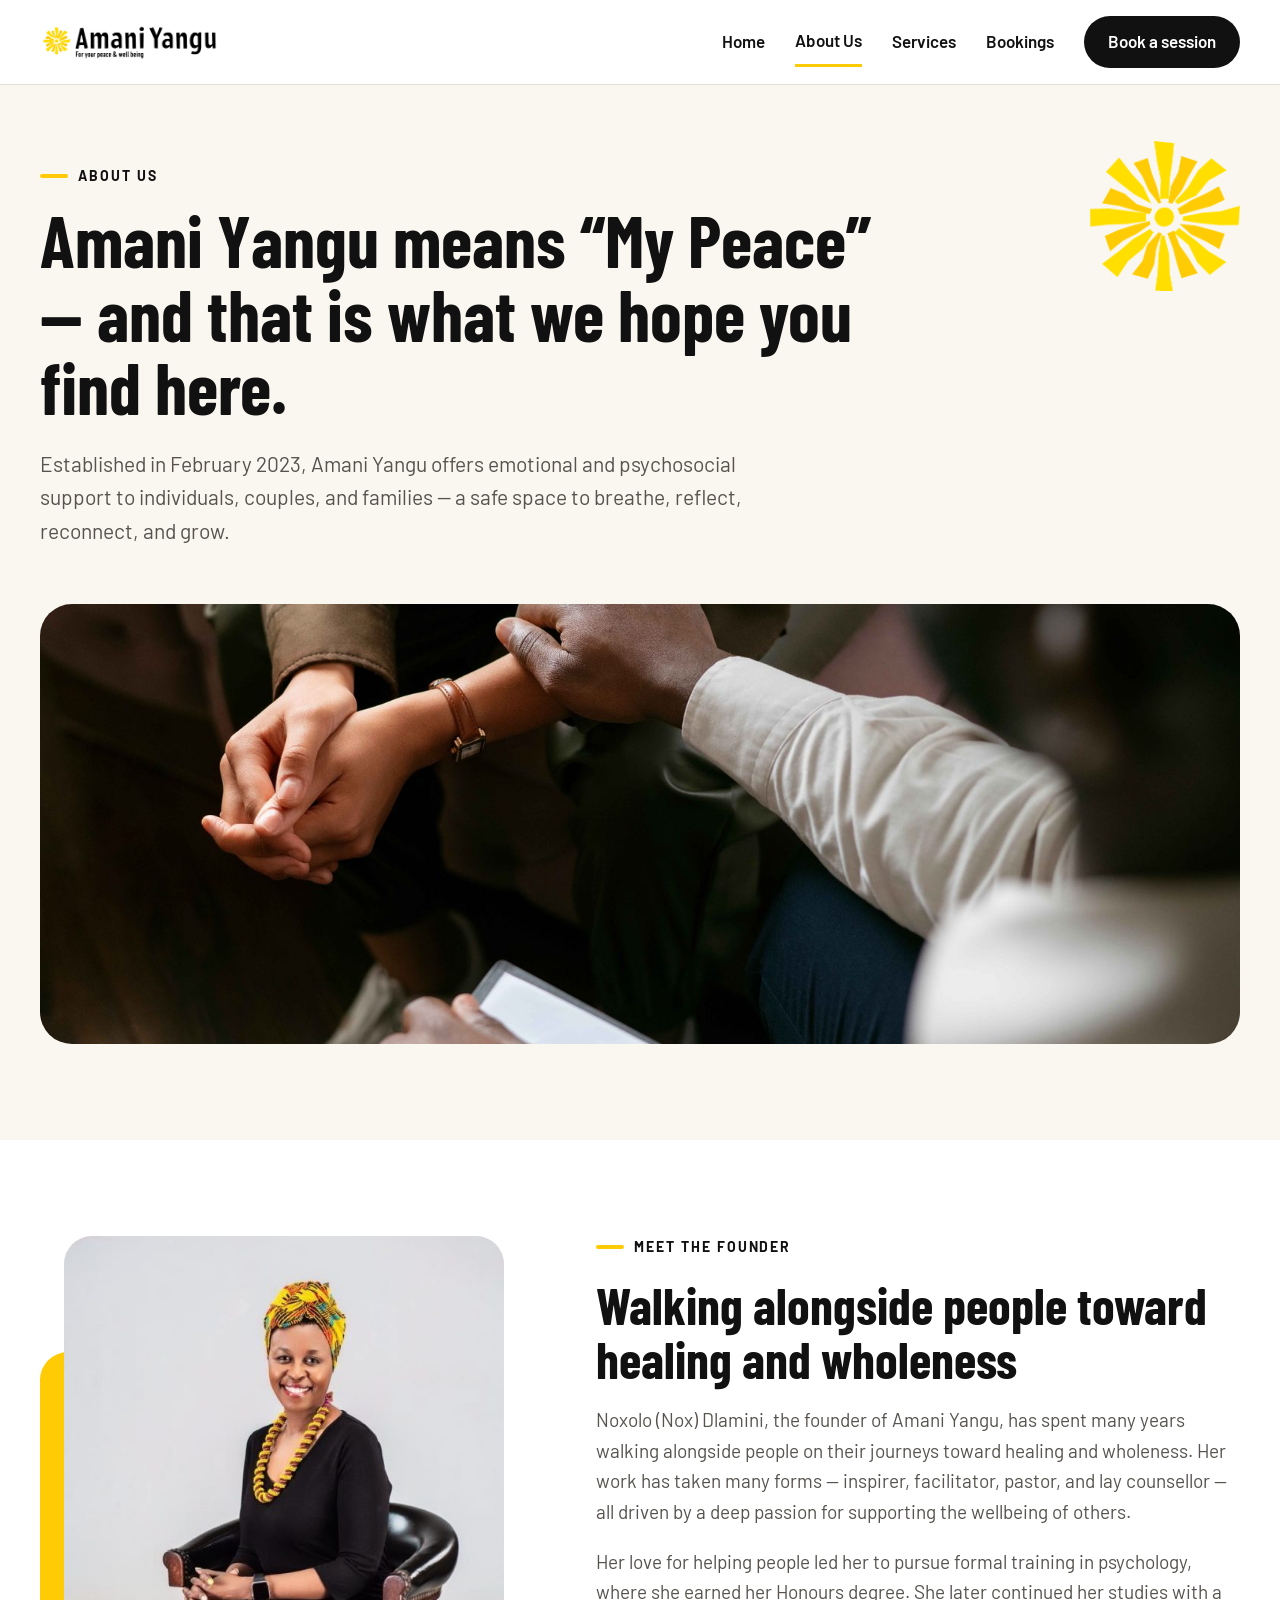
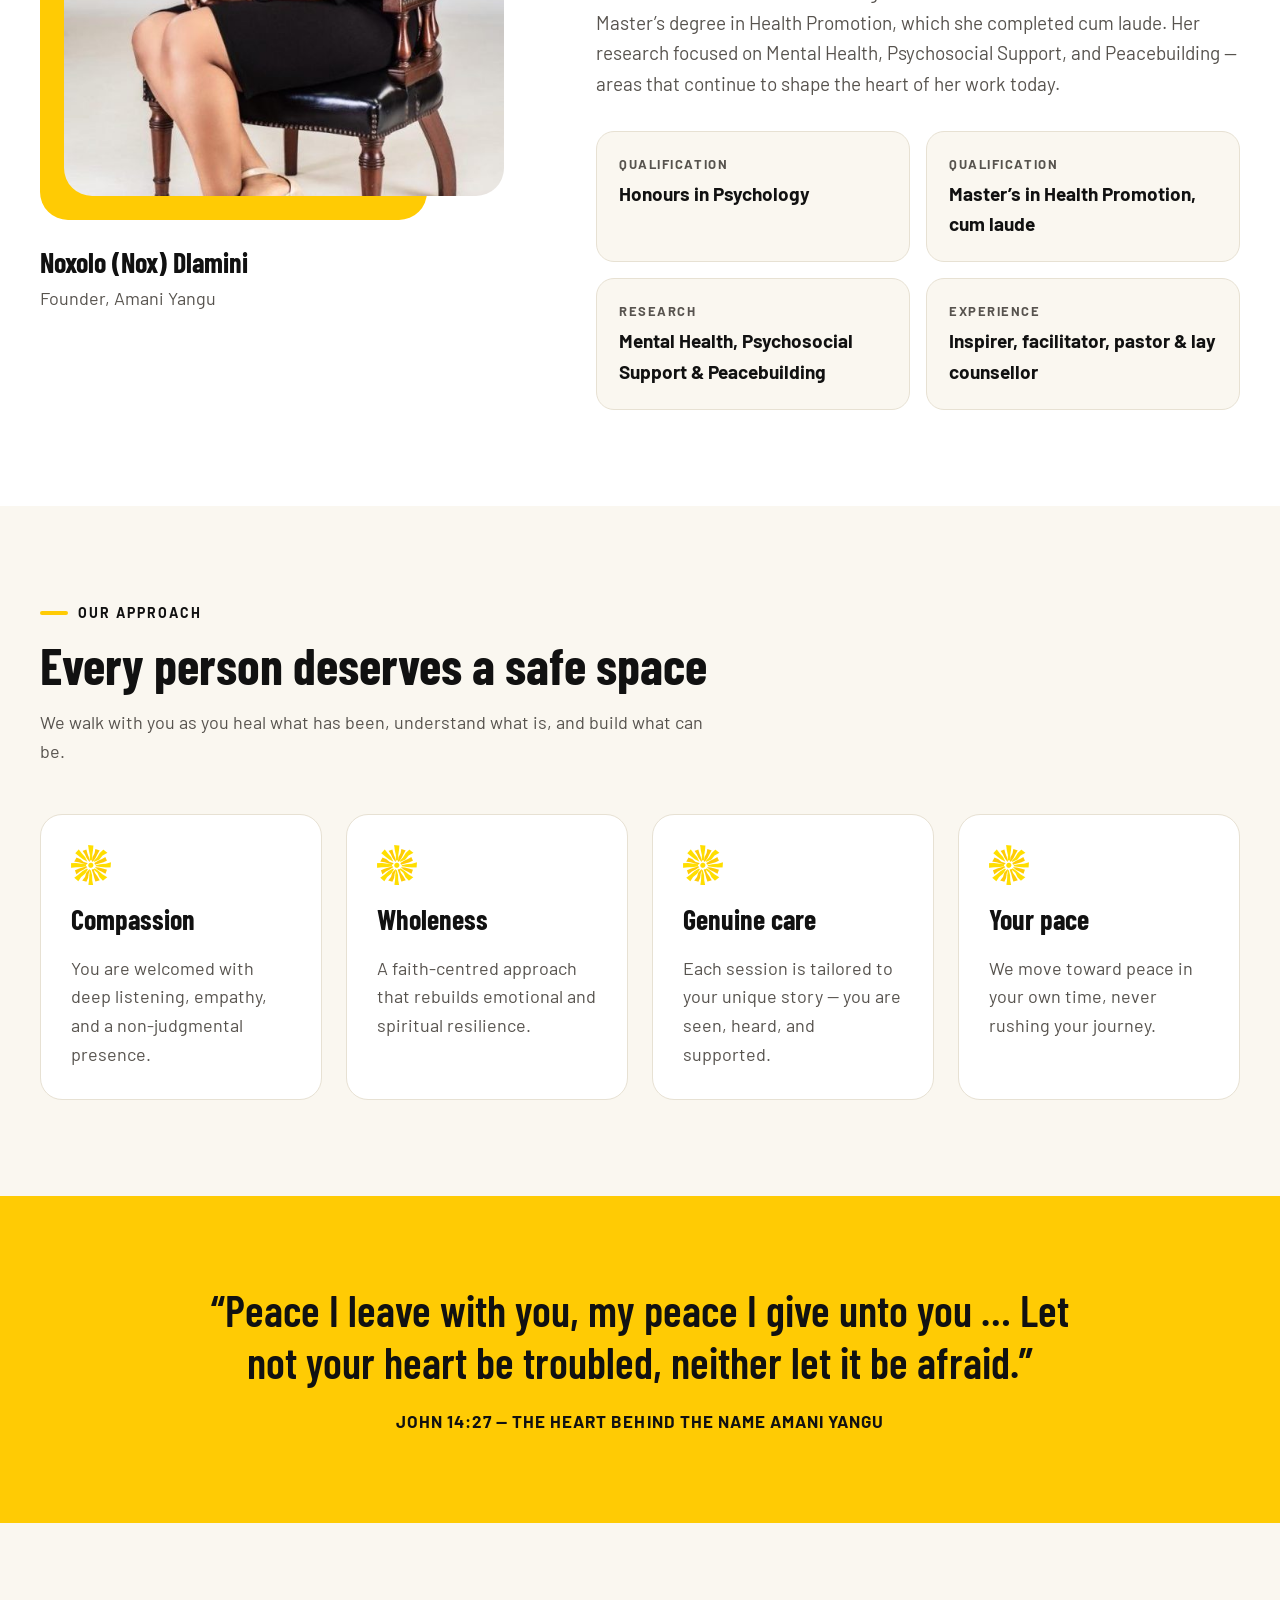
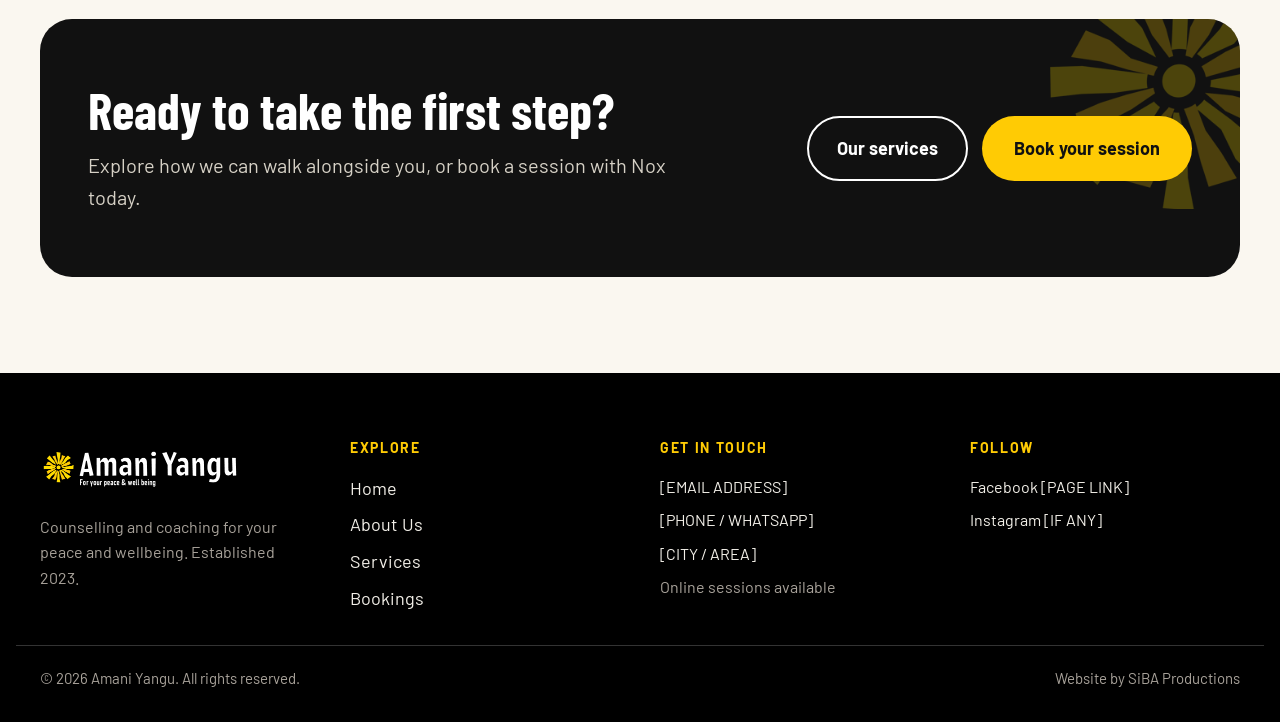
==== about.html @ 063cb31d "Add Amani Yangu website refresh: Home, About, Services, Bookings Co-Authored-By: Claude Opus 5.5 <no" ====
<!doctype html>
<html lang="en">
<head>
<meta charset="utf-8">
<meta name="viewport" content="width=device-width, initial-scale=1">
<title>About Us | Amani Yangu</title>
<meta name="description" content="Amani Yangu means “My Peace”. Meet founder Noxolo (Nox) Dlamini — Honours in Psychology and a Master’s in Health Promotion (cum laude).">
<meta property="og:title" content="About Us | Amani Yangu">
<meta property="og:description" content="Amani Yangu means “My Peace”. Meet founder Noxolo (Nox) Dlamini — Honours in Psychology and a Master’s in Health Promotion (cum laude).">
<meta property="og:image" content="images/logo-black.png">
<link rel="icon" type="image/png" href="images/icon-sun.png">
<link rel="preconnect" href="https://fonts.googleapis.com">
<link rel="preconnect" href="https://fonts.gstatic.com" crossorigin>
<link rel="stylesheet" href="https://fonts.googleapis.com/css2?family=Barlow+Condensed:wght@500;600;700&amp;family=Barlow:wght@400;500;600;700&amp;display=swap">
<style>
body{margin:0;background:#FAF7F0}
a{color:#111111}a:hover{color:#000000}
</style>
<style>[hidden]{display:none!important} img{max-width:100%} html{scroll-behavior:smooth}</style>
</head>
<body>
<div style="font-family: Barlow, system-ui, sans-serif; color: #111111; background: #FAF7F0; font-size: 18px; line-height: 1.6">

<header style="background: #FFFFFF; border-bottom: 1px solid #E7E1D3">
<div style="max-width: 1200px; margin: 0 auto; padding: 14px 24px; display: flex; flex-wrap: wrap; align-items: center; justify-content: space-between; gap: 16px">
<a href="index.html" style="display: flex; align-items: center; text-decoration: none"><img src="images/logo-black.png" alt="Amani Yangu — For your peace &amp; well being" style="height: 56px; width: auto; display: block"></a>
<nav aria-label="Main" style="display: flex; flex-wrap: wrap; align-items: center; gap: 6px 30px; font-weight: 600; font-size: 17px">
<a href="index.html" style="color: #111111; text-decoration: none; padding: 10px 0">Home</a>
<a href="about.html" style="color: #111111; text-decoration: none; padding: 10px 0; border-bottom: 3px solid #FFCB04">About Us</a>
<a href="services.html" style="color: #111111; text-decoration: none; padding: 10px 0">Services</a>
<a href="bookings.html" style="color: #111111; text-decoration: none; padding: 10px 0">Bookings</a>
<a href="bookings.html" style="background: #111111; color: #FFFFFF; text-decoration: none; padding: 12px 24px; border-radius: 999px; font-weight: 600">Book a session</a>
</nav>
</div>
</header>

<section style="max-width: 1200px; margin: 0 auto; padding: 80px 24px 56px; position: relative">
<img src="images/icon-sun.png" alt="" aria-hidden="true" style="position: absolute; right: 24px; top: 56px; width: 150px; height: 150px; object-fit: contain">
<p style="margin: 0 0 16px; display: flex; align-items: center; gap: 10px; font-size: 14px; font-weight: 700; letter-spacing: 0.14em; text-transform: uppercase"><span style="width: 28px; height: 4px; background: #FFCB04; border-radius: 2px"></span>About us</p>
<h1 style="margin: 0; max-width: 860px; font-family: 'Barlow Condensed', sans-serif; font-weight: 700; font-size: clamp(2.8rem, 5.6vw, 4.6rem); line-height: 1.02">Amani Yangu means “My Peace” — and that is what we hope you find here.</h1>
<p style="margin: 24px 0 0; max-width: 720px; font-size: 21px; color: #57534E">Established in February 2023, Amani Yangu offers emotional and psychosocial support to individuals, couples, and families — a safe space to breathe, reflect, reconnect, and grow.</p>
</section>

<section style="max-width: 1200px; margin: 0 auto; padding: 0 24px 96px">
<img src="images/counselling.jpg" alt="A counselling session: hands resting together during a conversation" style="display: block; width: 100%; height: 440px; object-fit: cover; border-radius: 32px">
</section>

<section style="background: #FFFFFF">
<div style="max-width: 1200px; margin: 0 auto; padding: 96px 24px; display: flex; flex-wrap: wrap; gap: 72px; align-items: flex-start">
<div style="flex: 1 1 360px; min-width: 0; display: flex; flex-direction: column; gap: 20px">
<div style="position: relative; padding: 0 0 24px 24px">
<div aria-hidden="true" style="position: absolute; left: 0; bottom: 0; width: 80%; height: 80%; background: #FFCB04; border-radius: 28px"></div>
<img src="images/nox.jpg" alt="Noxolo (Nox) Dlamini, founder of Amani Yangu" style="position: relative; display: block; width: 100%; max-width: 440px; height: 560px; object-fit: cover; object-position: center top; border-radius: 28px">
</div>
<div>
<p style="margin: 0; font-family: 'Barlow Condensed', sans-serif; font-size: 28px; font-weight: 700">Noxolo (Nox) Dlamini</p>
<p style="margin: 0; color: #57534E">Founder, Amani Yangu</p>
</div>
</div>
<div style="flex: 1 1 520px; min-width: 0; display: flex; flex-direction: column; gap: 20px">
<p style="margin: 0; display: flex; align-items: center; gap: 10px; font-size: 14px; font-weight: 700; letter-spacing: 0.14em; text-transform: uppercase"><span style="width: 28px; height: 4px; background: #FFCB04; border-radius: 2px"></span>Meet the founder</p>
<h2 style="margin: 0; font-family: 'Barlow Condensed', sans-serif; font-weight: 700; font-size: clamp(2.3rem, 4vw, 3.2rem); line-height: 1.05">Walking alongside people toward healing and wholeness</h2>
<p style="margin: 0; color: #57534E; font-size: 19px">Noxolo (Nox) Dlamini, the founder of Amani Yangu, has spent many years walking alongside people on their journeys toward healing and wholeness. Her work has taken many forms — inspirer, facilitator, pastor, and lay counsellor — all driven by a deep passion for supporting the wellbeing of others.</p>
<p style="margin: 0; color: #57534E; font-size: 19px">Her love for helping people led her to pursue formal training in psychology, where she earned her Honours degree. She later continued her studies with a Master’s degree in Health Promotion, which she completed cum laude. Her research focused on Mental Health, Psychosocial Support, and Peacebuilding — areas that continue to shape the heart of her work today.</p>
<div style="display: grid; grid-template-columns: repeat(auto-fit, minmax(220px, 1fr)); gap: 16px; margin-top: 12px">
<div style="background: #FAF7F0; border: 1px solid #E7E1D3; border-radius: 18px; padding: 22px">
<p style="margin: 0 0 4px; font-size: 13px; font-weight: 700; letter-spacing: 0.12em; text-transform: uppercase; color: #57534E">Qualification</p>
<p style="margin: 0; font-weight: 700; font-size: 19px">Honours in Psychology</p>
</div>
<div style="background: #FAF7F0; border: 1px solid #E7E1D3; border-radius: 18px; padding: 22px">
<p style="margin: 0 0 4px; font-size: 13px; font-weight: 700; letter-spacing: 0.12em; text-transform: uppercase; color: #57534E">Qualification</p>
<p style="margin: 0; font-weight: 700; font-size: 19px">Master’s in Health Promotion, cum laude</p>
</div>
<div style="background: #FAF7F0; border: 1px solid #E7E1D3; border-radius: 18px; padding: 22px">
<p style="margin: 0 0 4px; font-size: 13px; font-weight: 700; letter-spacing: 0.12em; text-transform: uppercase; color: #57534E">Research</p>
<p style="margin: 0; font-weight: 700; font-size: 19px">Mental Health, Psychosocial Support &amp; Peacebuilding</p>
</div>
<div style="background: #FAF7F0; border: 1px solid #E7E1D3; border-radius: 18px; padding: 22px">
<p style="margin: 0 0 4px; font-size: 13px; font-weight: 700; letter-spacing: 0.12em; text-transform: uppercase; color: #57534E">Experience</p>
<p style="margin: 0; font-weight: 700; font-size: 19px">Inspirer, facilitator, pastor &amp; lay counsellor</p>
</div>
</div>
</div>
</div>
</section>

<section style="max-width: 1200px; margin: 0 auto; padding: 96px 24px">
<div style="max-width: 680px; margin-bottom: 48px">
<p style="margin: 0 0 14px; display: flex; align-items: center; gap: 10px; font-size: 14px; font-weight: 700; letter-spacing: 0.14em; text-transform: uppercase"><span style="width: 28px; height: 4px; background: #FFCB04; border-radius: 2px"></span>Our approach</p>
<h2 style="margin: 0 0 16px; font-family: 'Barlow Condensed', sans-serif; font-weight: 700; font-size: clamp(2.3rem, 4vw, 3.2rem); line-height: 1.05">Every person deserves a safe space</h2>
<p style="margin: 0; color: #57534E">We walk with you as you heal what has been, understand what is, and build what can be.</p>
</div>
<div style="display: grid; grid-template-columns: repeat(auto-fit, minmax(250px, 1fr)); gap: 24px">
<div style="background: #FFFFFF; border: 1px solid #E7E1D3; border-radius: 22px; padding: 30px; display: flex; flex-direction: column; gap: 12px">
<img src="images/icon-sun.png" alt="" aria-hidden="true" style="width: 40px; height: 40px; object-fit: contain">
<h3 style="margin: 0; font-family: 'Barlow Condensed', sans-serif; font-size: 28px; font-weight: 700">Compassion</h3>
<p style="margin: 0; color: #57534E">You are welcomed with deep listening, empathy, and a non-judgmental presence.</p>
</div>
<div style="background: #FFFFFF; border: 1px solid #E7E1D3; border-radius: 22px; padding: 30px; display: flex; flex-direction: column; gap: 12px">
<img src="images/icon-sun.png" alt="" aria-hidden="true" style="width: 40px; height: 40px; object-fit: contain">
<h3 style="margin: 0; font-family: 'Barlow Condensed', sans-serif; font-size: 28px; font-weight: 700">Wholeness</h3>
<p style="margin: 0; color: #57534E">A faith-centred approach that rebuilds emotional and spiritual resilience.</p>
</div>
<div style="background: #FFFFFF; border: 1px solid #E7E1D3; border-radius: 22px; padding: 30px; display: flex; flex-direction: column; gap: 12px">
<img src="images/icon-sun.png" alt="" aria-hidden="true" style="width: 40px; height: 40px; object-fit: contain">
<h3 style="margin: 0; font-family: 'Barlow Condensed', sans-serif; font-size: 28px; font-weight: 700">Genuine care</h3>
<p style="margin: 0; color: #57534E">Each session is tailored to your unique story — you are seen, heard, and supported.</p>
</div>
<div style="background: #FFFFFF; border: 1px solid #E7E1D3; border-radius: 22px; padding: 30px; display: flex; flex-direction: column; gap: 12px">
<img src="images/icon-sun.png" alt="" aria-hidden="true" style="width: 40px; height: 40px; object-fit: contain">
<h3 style="margin: 0; font-family: 'Barlow Condensed', sans-serif; font-size: 28px; font-weight: 700">Your pace</h3>
<p style="margin: 0; color: #57534E">We move toward peace in your own time, never rushing your journey.</p>
</div>
</div>
</section>

<section style="background: #FFCB04">
<figure style="max-width: 900px; margin: 0 auto; padding: 88px 24px; text-align: center">
<blockquote style="margin: 0; font-family: 'Barlow Condensed', sans-serif; font-size: clamp(1.9rem, 3.4vw, 2.8rem); font-weight: 600; line-height: 1.2; color: #111111">“Peace I leave with you, my peace I give unto you … Let not your heart be troubled, neither let it be afraid.”</blockquote>
<figcaption style="margin-top: 20px; font-size: 17px; font-weight: 700; color: #111111; letter-spacing: 0.06em; text-transform: uppercase">John 14:27 — the heart behind the name Amani Yangu</figcaption>
</figure>
</section>

<section style="max-width: 1200px; margin: 0 auto; padding: 96px 24px">
<div style="background: #111111; border-radius: 32px; padding: 64px 48px; display: flex; flex-wrap: wrap; align-items: center; justify-content: space-between; gap: 32px; color: #FFFFFF; position: relative; overflow: hidden">
<img src="images/icon-sun.png" alt="" aria-hidden="true" style="position: absolute; right: -70px; top: -70px; width: 260px; height: 260px; object-fit: contain; opacity: 0.25">
<div style="max-width: 620px; position: relative">
<h2 style="margin: 0 0 12px; font-family: 'Barlow Condensed', sans-serif; font-weight: 700; font-size: clamp(2.3rem, 4vw, 3.2rem); line-height: 1.05">Ready to take the first step?</h2>
<p style="margin: 0; color: #D6D1C6; font-size: 20px">Explore how we can walk alongside you, or book a session with Nox today.</p>
</div>
<div style="display: flex; flex-wrap: wrap; gap: 14px; position: relative">
<a href="services.html" style="color: #FFFFFF; text-decoration: none; padding: 16px 28px; border-radius: 999px; font-weight: 700; border: 2px solid #FFFFFF">Our services</a>
<a href="bookings.html" style="background: #FFCB04; color: #111111; text-decoration: none; padding: 18px 32px; border-radius: 999px; font-weight: 700">Book your session</a>
</div>
</div>
</section>

<footer style="background: #000000; color: #F2EFE8">
<div style="max-width: 1200px; margin: 0 auto; padding: 64px 24px 32px; display: grid; grid-template-columns: repeat(auto-fit, minmax(220px, 1fr)); gap: 40px">
<div style="display: flex; flex-direction: column; gap: 14px">
<img src="images/logo-white.png" alt="Amani Yangu — For your peace &amp; well being" style="width: 200px; height: auto; display: block">
<p style="margin: 0; color: #A8A29A; font-size: 16px">Counselling and coaching for your peace and wellbeing. Established 2023.</p>
</div>
<div style="display: flex; flex-direction: column; gap: 8px">
<h3 style="margin: 0 0 6px; font-size: 14px; letter-spacing: 0.12em; text-transform: uppercase; color: #FFCB04">Explore</h3>
<a href="index.html" style="color: #F2EFE8; text-decoration: none">Home</a>
<a href="about.html" style="color: #F2EFE8; text-decoration: none">About Us</a>
<a href="services.html" style="color: #F2EFE8; text-decoration: none">Services</a>
<a href="bookings.html" style="color: #F2EFE8; text-decoration: none">Bookings</a>
</div>
<div style="display: flex; flex-direction: column; gap: 8px; font-size: 16px">
<h3 style="margin: 0 0 6px; font-size: 14px; letter-spacing: 0.12em; text-transform: uppercase; color: #FFCB04">Get in touch</h3>
<span>[EMAIL ADDRESS]</span>
<span>[PHONE / WHATSAPP]</span>
<span>[CITY / AREA]</span>
<span style="color: #A8A29A">Online sessions available</span>
</div>
<div style="display: flex; flex-direction: column; gap: 8px; font-size: 16px">
<h3 style="margin: 0 0 6px; font-size: 14px; letter-spacing: 0.12em; text-transform: uppercase; color: #FFCB04">Follow</h3>
<a href="#" style="color: #F2EFE8; text-decoration: none">Facebook [PAGE LINK]</a>
<a href="#" style="color: #F2EFE8; text-decoration: none">Instagram [IF ANY]</a>
</div>
</div>
<div style="max-width: 1200px; margin: 0 auto; padding: 20px 24px 32px; border-top: 1px solid #333333; display: flex; flex-wrap: wrap; justify-content: space-between; gap: 8px; font-size: 15px; color: #A8A29A">
<span>© 2026 Amani Yangu. All rights reserved.</span>
<span>Website by SiBA Productions</span>
</div>
</footer>

</div>
</body>
</html>
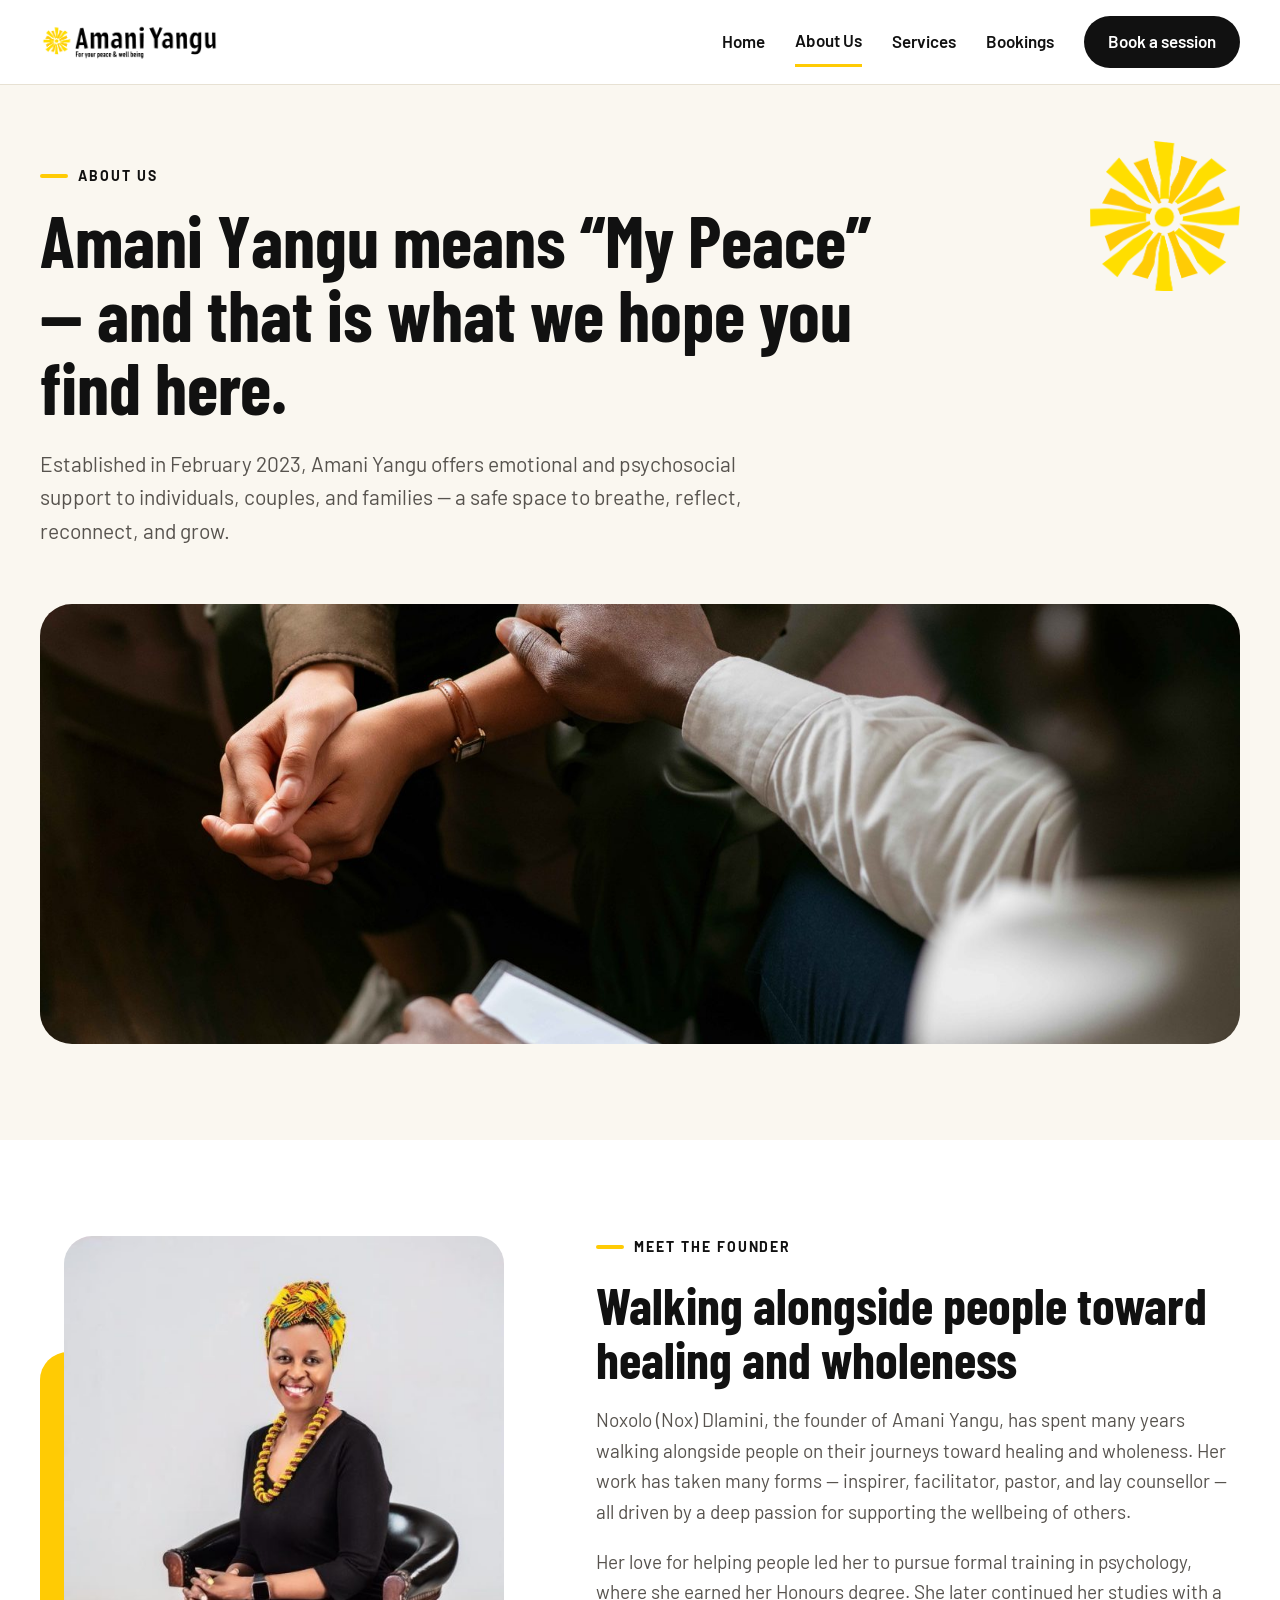
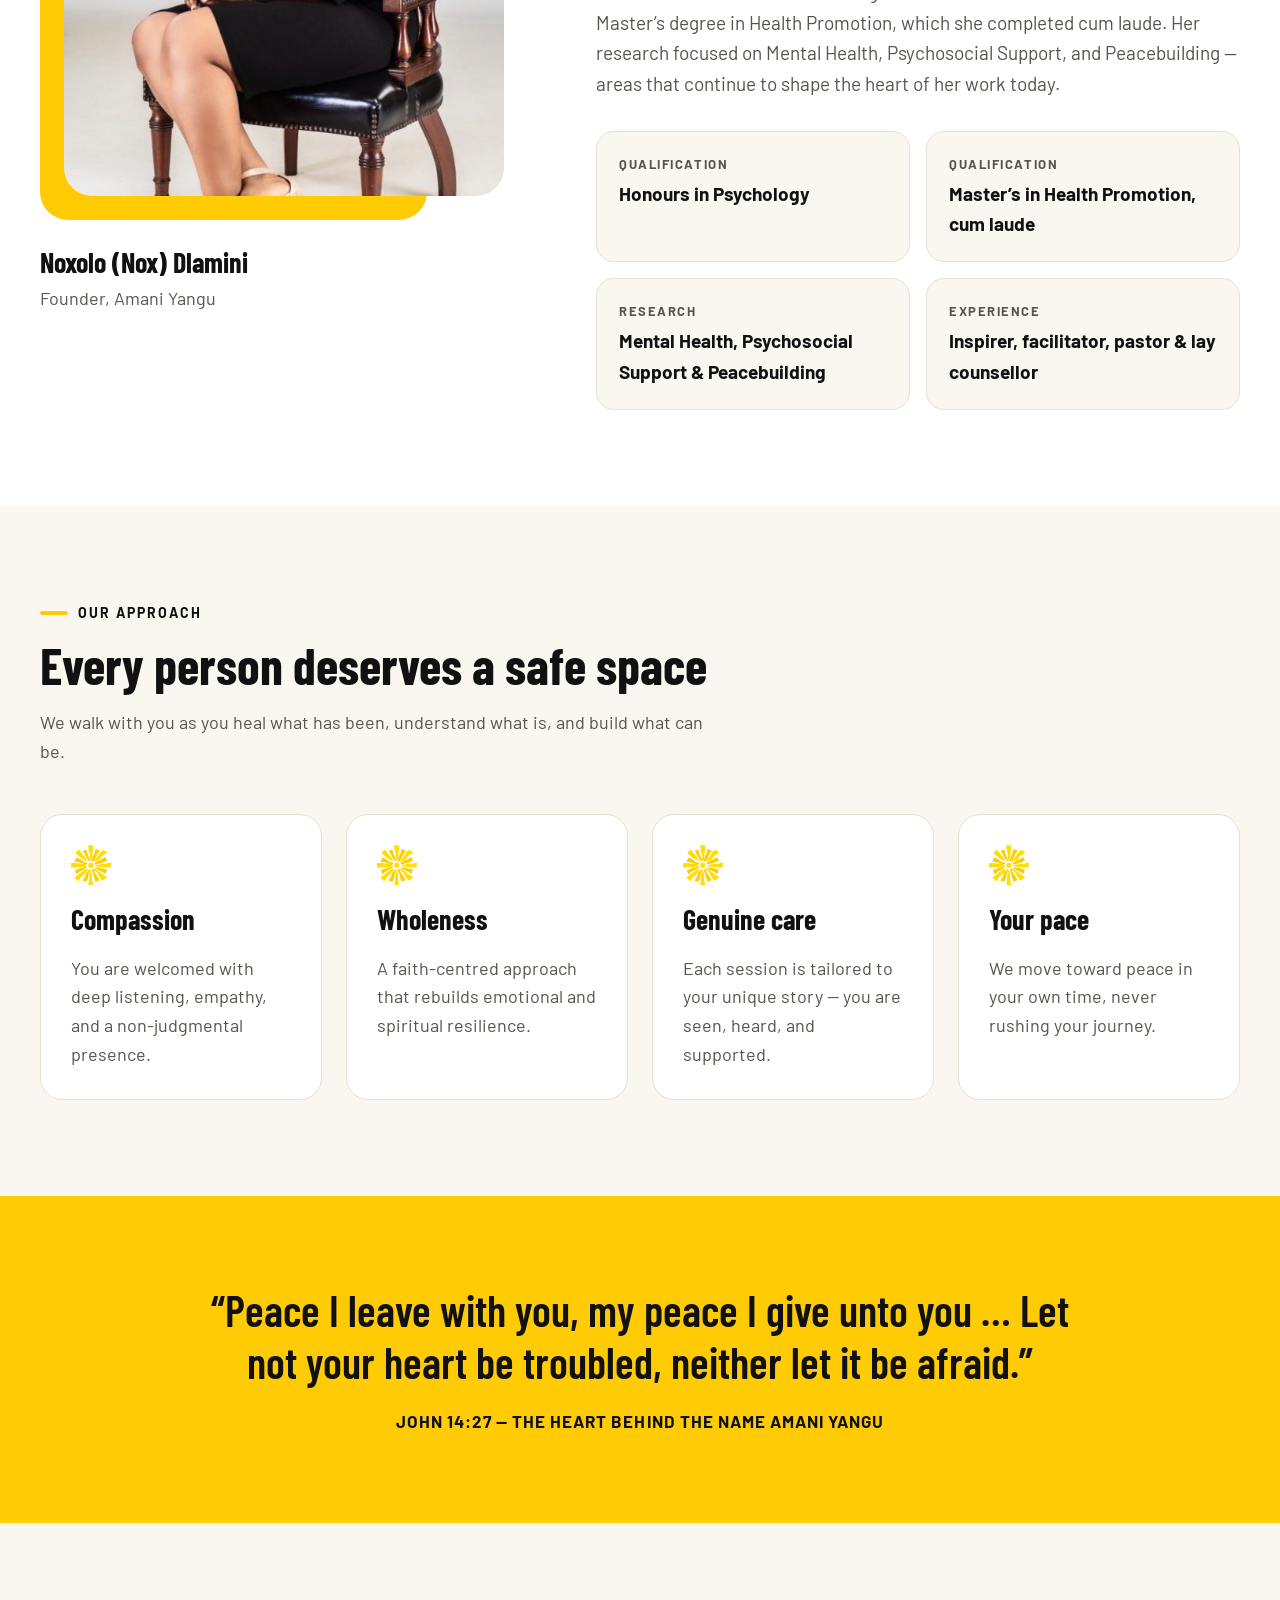
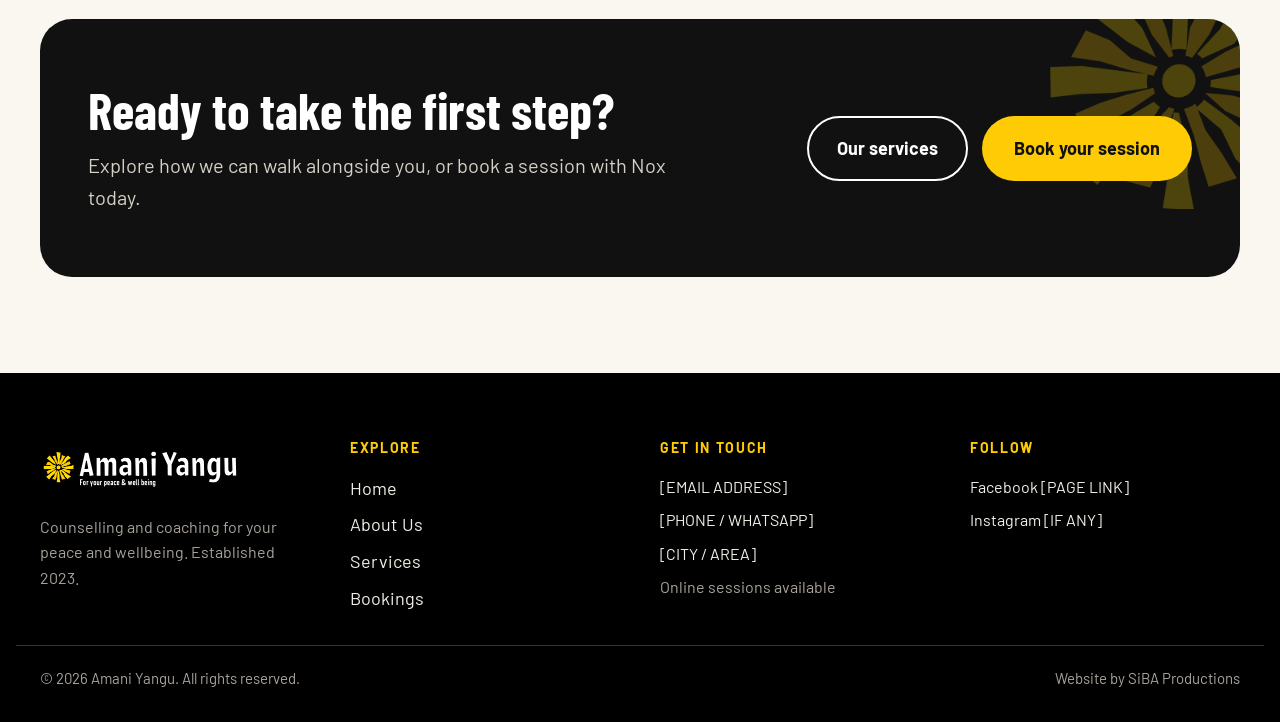
==== commit e7a3730b: "Add load and scroll animations Header drops in, hero text rises in sequence with a slow photo zoom, " ====
--- a/about.html
+++ b/about.html
@@ -17,6 +17,9 @@
 a{color:#111111}a:hover{color:#000000}
 </style>
 <style>[hidden]{display:none!important} img{max-width:100%} html{scroll-behavior:smooth}</style>
+<script>document.documentElement.classList.add("js-anim")</script>
+<link rel="stylesheet" href="assets/animations.css">
+<script src="assets/animations.js" defer></script>
 </head>
 <body>
 <div style="font-family: Barlow, system-ui, sans-serif; color: #111111; background: #FAF7F0; font-size: 18px; line-height: 1.6">
--- a/assets/animations.css
+++ b/assets/animations.css
@@ -0,0 +1,38 @@
+/* Amani Yangu — load & scroll animations */
+@keyframes ay-rise { from { opacity: 0; transform: translateY(32px); } to { opacity: 1; transform: none; } }
+@keyframes ay-drop { from { opacity: 0; transform: translateY(-100%); } to { opacity: 1; transform: none; } }
+@keyframes ay-zoom { from { transform: scale(1.12); } to { transform: scale(1); } }
+@keyframes ay-fade { from { opacity: 0; } to { opacity: 1; } }
+@keyframes ay-spin { to { rotate: 360deg; } }
+
+html, body { overflow-x: clip; }
+
+/* Page load */
+.js-anim .ay-header { animation: ay-drop .7s cubic-bezier(.2,.7,.3,1) both; }
+.js-anim .ay-hero { animation: ay-rise .9s cubic-bezier(.2,.7,.3,1) both; animation-delay: var(--d, 0ms); }
+.js-anim .ay-hero-bg { animation: ay-zoom 2.6s cubic-bezier(.2,.7,.3,1) both, ay-fade 1.2s ease both; }
+
+/* Scroll reveal */
+.js-anim .ay-reveal {
+  opacity: 0;
+  transform: translateY(28px);
+  transition: opacity .8s cubic-bezier(.2,.65,.3,1), transform .8s cubic-bezier(.2,.65,.3,1), box-shadow .35s ease;
+  transition-delay: var(--d, 0ms);
+}
+.js-anim img.ay-reveal { transform: translateY(20px) scale(.97); }
+.js-anim .ay-reveal.ay-in { opacity: 1; transform: none; }
+
+/* Brand sun slowly turns */
+img.ay-sun { animation: ay-spin 60s linear infinite; }
+
+/* Hover polish */
+article, a[style*="border-radius: 999px"], button { transition: transform .25s ease, box-shadow .25s ease, background-color .25s ease; }
+article:hover, .js-anim article.ay-reveal.ay-in:hover { transform: translateY(-6px); box-shadow: 0 18px 40px rgba(0,0,0,.10); transition-delay: 0ms; }
+a[style*="border-radius: 999px"]:hover, button:hover { transform: translateY(-2px); box-shadow: 0 10px 22px rgba(0,0,0,.16); }
+a[style*="border-radius: 999px"]:active, button:active { transform: translateY(0); }
+
+@media (prefers-reduced-motion: reduce) {
+  .js-anim .ay-header, .js-anim .ay-hero, .js-anim .ay-hero-bg, img.ay-sun { animation: none !important; }
+  .js-anim .ay-reveal { opacity: 1 !important; transform: none !important; transition: none !important; }
+  article:hover, a[style*="border-radius: 999px"]:hover, button:hover { transform: none !important; }
+}
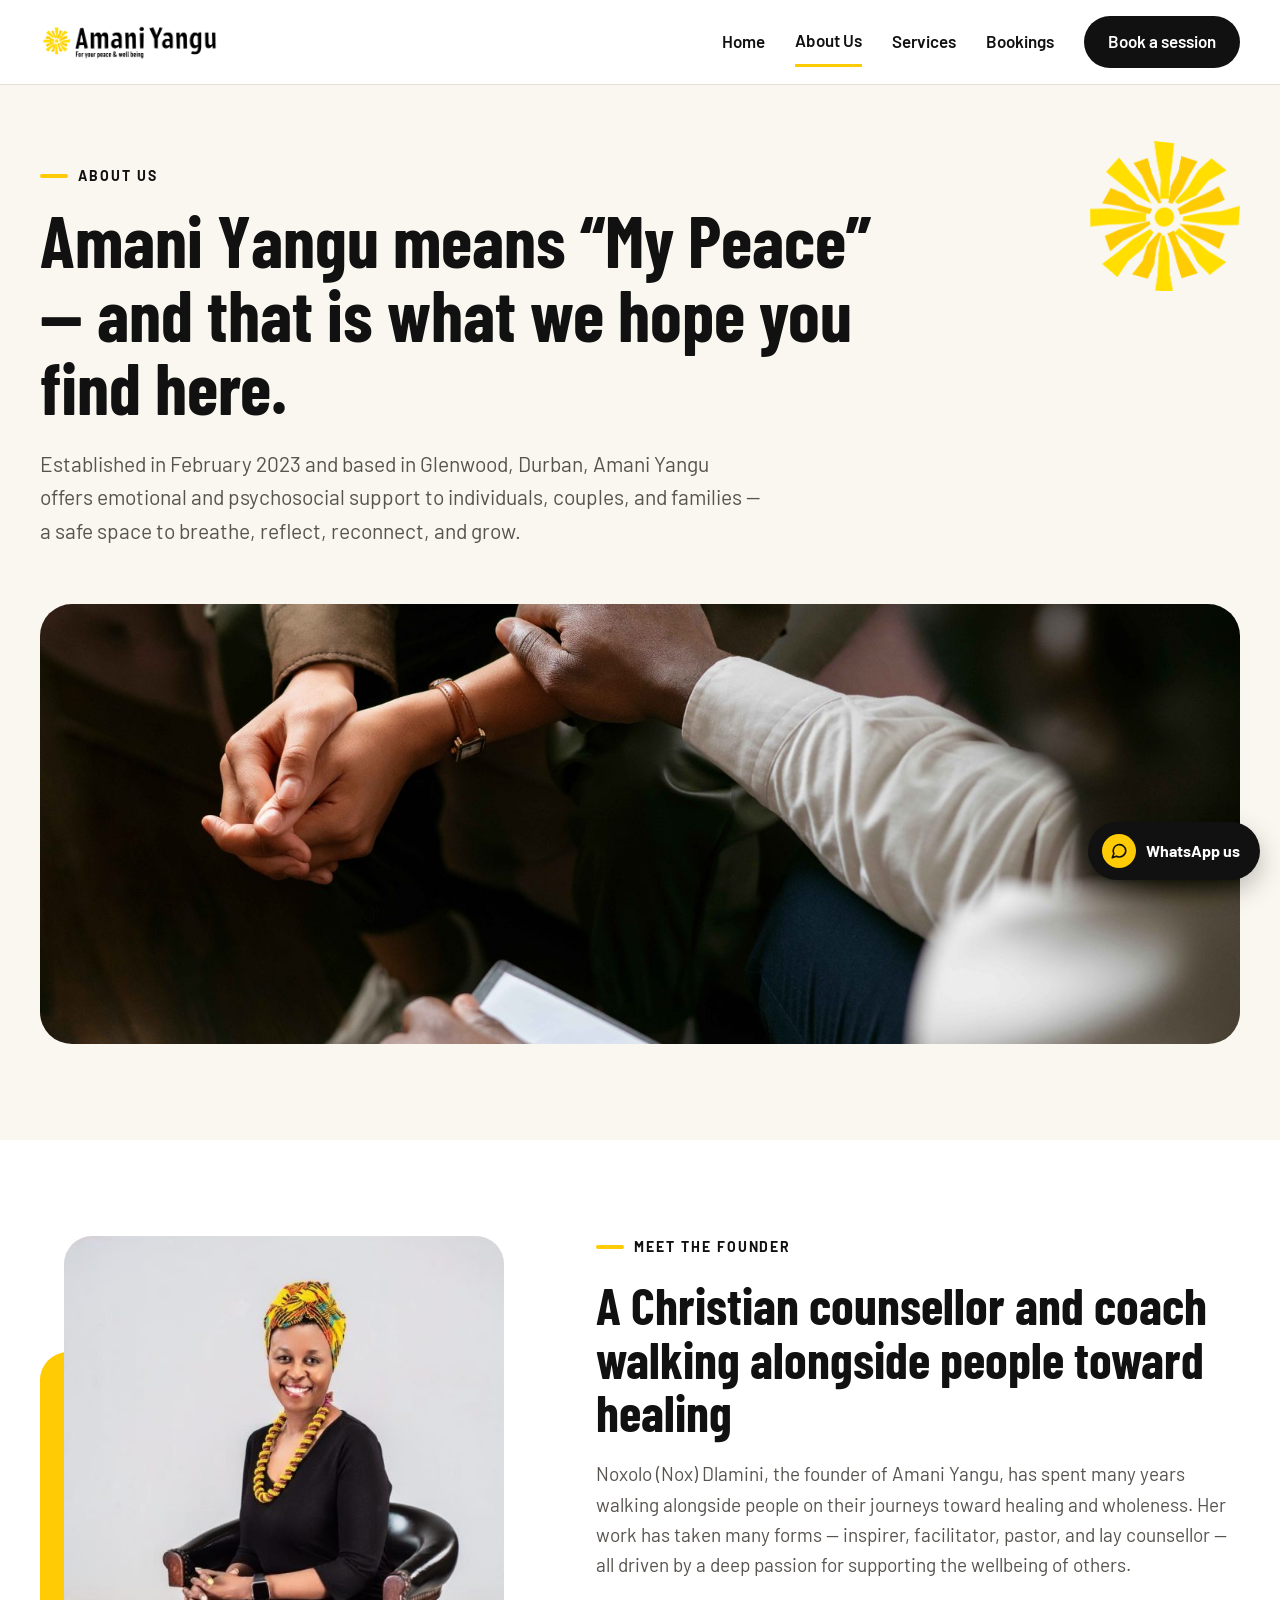
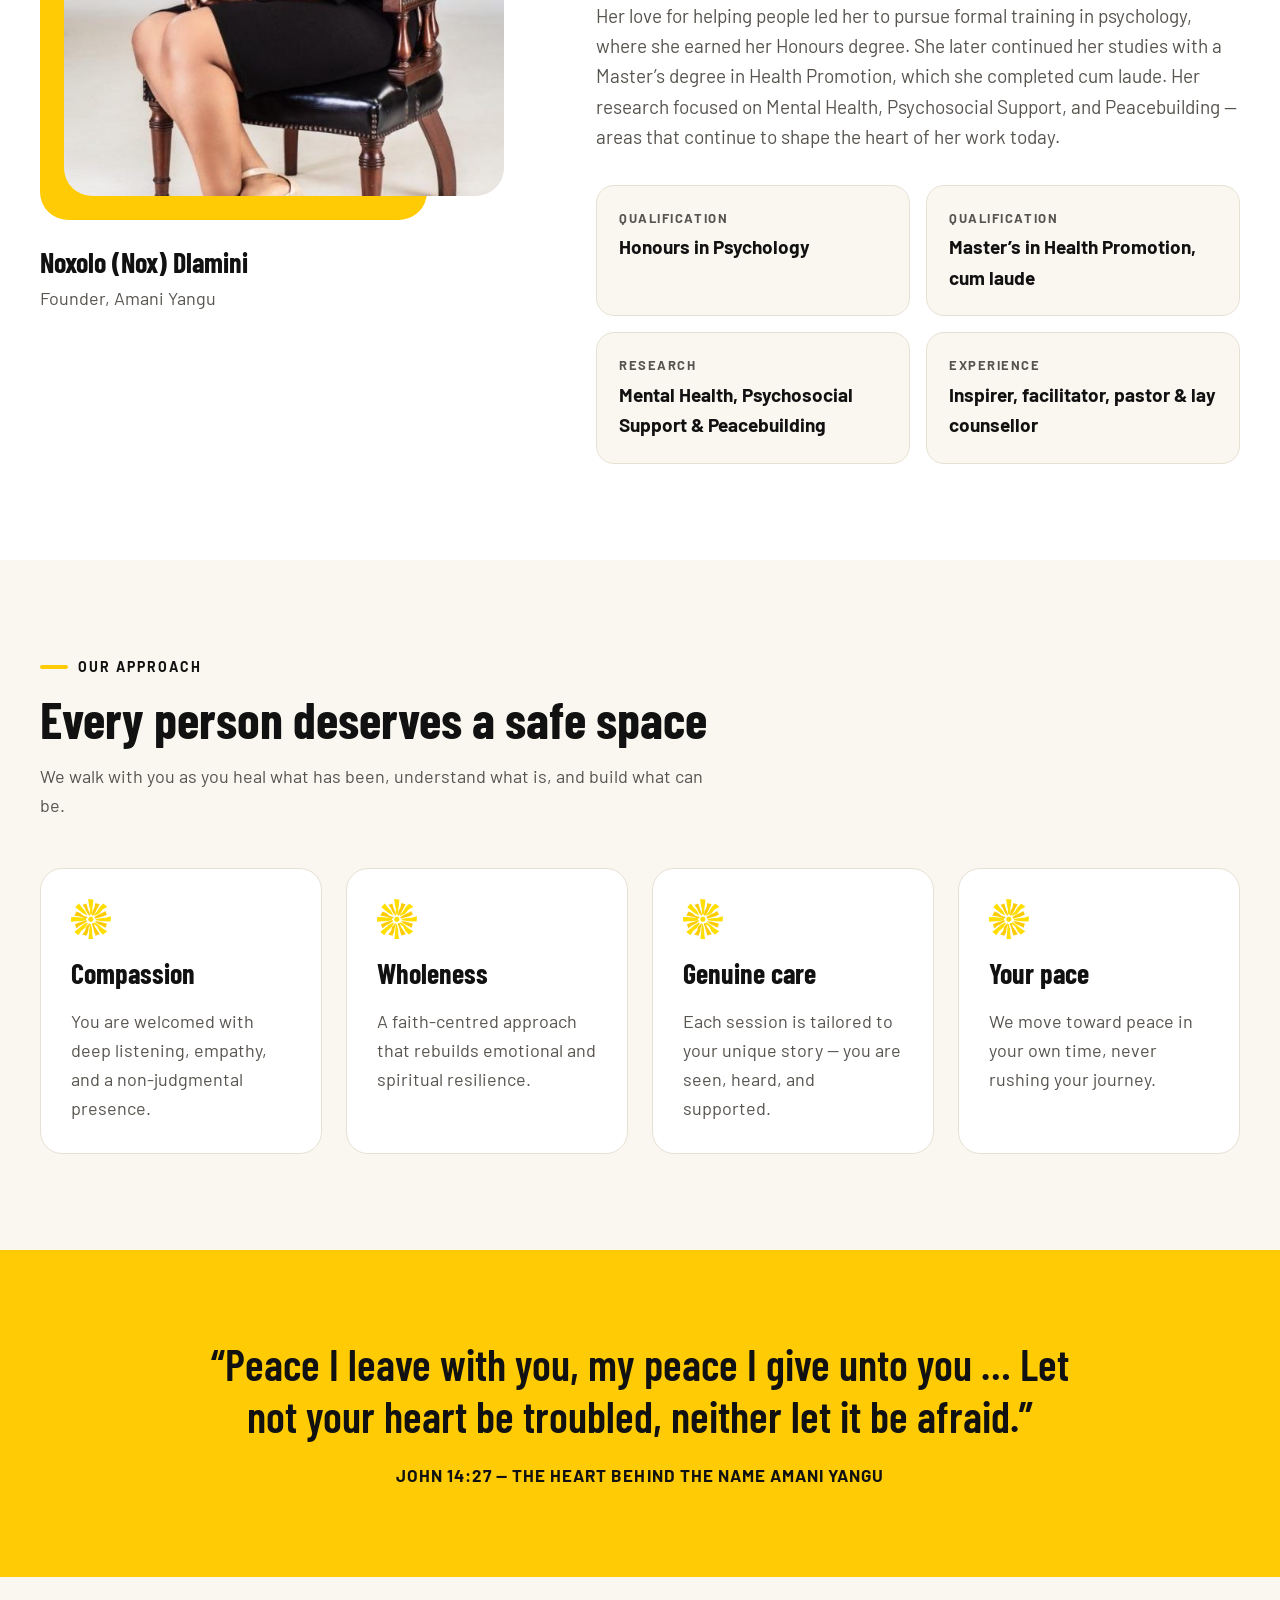
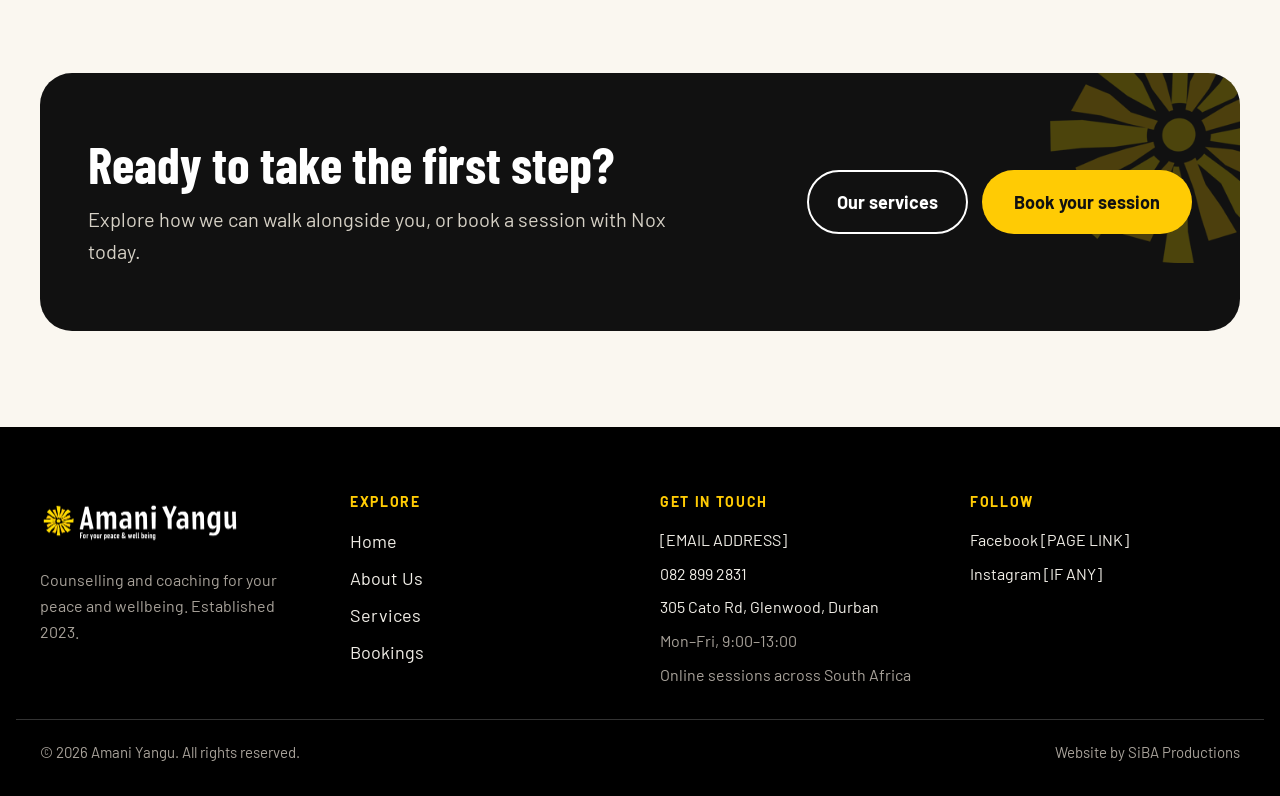
==== commit 4824f544: "SEO update: Durban location, keyword titles and headings, schema, sitemap, WhatsApp - Titles, meta d" ====
--- a/about.html
+++ b/about.html
@@ -3,11 +3,15 @@
 <head>
 <meta charset="utf-8">
 <meta name="viewport" content="width=device-width, initial-scale=1">
-<title>About Us | Amani Yangu</title>
-<meta name="description" content="Amani Yangu means “My Peace”. Meet founder Noxolo (Nox) Dlamini — Honours in Psychology and a Master’s in Health Promotion (cum laude).">
-<meta property="og:title" content="About Us | Amani Yangu">
-<meta property="og:description" content="Amani Yangu means “My Peace”. Meet founder Noxolo (Nox) Dlamini — Honours in Psychology and a Master’s in Health Promotion (cum laude).">
-<meta property="og:image" content="images/logo-black.png">
+<title>About Nox Dlamini, Christian Counsellor Durban | Amani Yangu</title>
+<meta name="description" content="Meet Noxolo (Nox) Dlamini: Honours in Psychology, Master’s in Health Promotion (cum laude), pastor and lay counsellor in Glenwood, Durban.">
+<meta property="og:title" content="About Nox Dlamini, Christian Counsellor Durban | Amani Yangu">
+<meta property="og:description" content="Meet Noxolo (Nox) Dlamini: Honours in Psychology, Master’s in Health Promotion (cum laude), pastor and lay counsellor in Glenwood, Durban.">
+<meta property="og:image" content="https://amaniyangu.com/images/logo-black.png">
+<meta property="og:url" content="https://amaniyangu.com/about.html">
+<meta property="og:type" content="website">
+<meta property="og:locale" content="en_ZA">
+<link rel="canonical" href="https://amaniyangu.com/about.html">
 <link rel="icon" type="image/png" href="images/icon-sun.png">
 <link rel="preconnect" href="https://fonts.googleapis.com">
 <link rel="preconnect" href="https://fonts.gstatic.com" crossorigin>
@@ -41,7 +45,7 @@
 <img src="images/icon-sun.png" alt="" aria-hidden="true" style="position: absolute; right: 24px; top: 56px; width: 150px; height: 150px; object-fit: contain">
 <p style="margin: 0 0 16px; display: flex; align-items: center; gap: 10px; font-size: 14px; font-weight: 700; letter-spacing: 0.14em; text-transform: uppercase"><span style="width: 28px; height: 4px; background: #FFCB04; border-radius: 2px"></span>About us</p>
 <h1 style="margin: 0; max-width: 860px; font-family: 'Barlow Condensed', sans-serif; font-weight: 700; font-size: clamp(2.8rem, 5.6vw, 4.6rem); line-height: 1.02">Amani Yangu means “My Peace” — and that is what we hope you find here.</h1>
-<p style="margin: 24px 0 0; max-width: 720px; font-size: 21px; color: #57534E">Established in February 2023, Amani Yangu offers emotional and psychosocial support to individuals, couples, and families — a safe space to breathe, reflect, reconnect, and grow.</p>
+<p style="margin: 24px 0 0; max-width: 720px; font-size: 21px; color: #57534E">Established in February 2023 and based in Glenwood, Durban, Amani Yangu offers emotional and psychosocial support to individuals, couples, and families — a safe space to breathe, reflect, reconnect, and grow.</p>
 </section>
 
 <section style="max-width: 1200px; margin: 0 auto; padding: 0 24px 96px">
@@ -62,7 +66,7 @@
 </div>
 <div style="flex: 1 1 520px; min-width: 0; display: flex; flex-direction: column; gap: 20px">
 <p style="margin: 0; display: flex; align-items: center; gap: 10px; font-size: 14px; font-weight: 700; letter-spacing: 0.14em; text-transform: uppercase"><span style="width: 28px; height: 4px; background: #FFCB04; border-radius: 2px"></span>Meet the founder</p>
-<h2 style="margin: 0; font-family: 'Barlow Condensed', sans-serif; font-weight: 700; font-size: clamp(2.3rem, 4vw, 3.2rem); line-height: 1.05">Walking alongside people toward healing and wholeness</h2>
+<h2 style="margin: 0; font-family: 'Barlow Condensed', sans-serif; font-weight: 700; font-size: clamp(2.3rem, 4vw, 3.2rem); line-height: 1.05">A Christian counsellor and coach walking alongside people toward healing</h2>
 <p style="margin: 0; color: #57534E; font-size: 19px">Noxolo (Nox) Dlamini, the founder of Amani Yangu, has spent many years walking alongside people on their journeys toward healing and wholeness. Her work has taken many forms — inspirer, facilitator, pastor, and lay counsellor — all driven by a deep passion for supporting the wellbeing of others.</p>
 <p style="margin: 0; color: #57534E; font-size: 19px">Her love for helping people led her to pursue formal training in psychology, where she earned her Honours degree. She later continued her studies with a Master’s degree in Health Promotion, which she completed cum laude. Her research focused on Mental Health, Psychosocial Support, and Peacebuilding — areas that continue to shape the heart of her work today.</p>
 <div style="display: grid; grid-template-columns: repeat(auto-fit, minmax(220px, 1fr)); gap: 16px; margin-top: 12px">
@@ -154,9 +158,10 @@
 <div style="display: flex; flex-direction: column; gap: 8px; font-size: 16px">
 <h3 style="margin: 0 0 6px; font-size: 14px; letter-spacing: 0.12em; text-transform: uppercase; color: #FFCB04">Get in touch</h3>
 <span>[EMAIL ADDRESS]</span>
-<span>[PHONE / WHATSAPP]</span>
-<span>[CITY / AREA]</span>
-<span style="color: #A8A29A">Online sessions available</span>
+<a href="tel:+27828992831" style="color: #F2EFE8; text-decoration: none">082 899 2831</a>
+<a href="https://www.google.com/maps/search/?api=1&amp;query=Amani+Yangu+305+Cato+Rd+Glenwood+Durban&amp;query_place_id=ChIJgftULiip9x4RRW_mdnFf764" target="_blank" rel="noopener" style="color: #F2EFE8; text-decoration: none">305 Cato Rd, Glenwood, Durban</a>
+<span style="color: #A8A29A">Mon–Fri, 9:00–13:00</span>
+<span style="color: #A8A29A">Online sessions across South Africa</span>
 </div>
 <div style="display: flex; flex-direction: column; gap: 8px; font-size: 16px">
 <h3 style="margin: 0 0 6px; font-size: 14px; letter-spacing: 0.12em; text-transform: uppercase; color: #FFCB04">Follow</h3>
@@ -169,6 +174,8 @@
 <span>Website by SiBA Productions</span>
 </div>
 </footer>
+<a href="https://wa.me/27828992831?text=Hi%20Nox%2C%20I%E2%80%99d%20like%20to%20book%20a%20session" target="_blank" rel="noopener" class="ay-wa" aria-label="Chat with Amani Yangu on WhatsApp" style="position: fixed; right: 20px; bottom: 20px; z-index: 50; display: flex; align-items: center; gap: 10px; background: #111111; color: #FFFFFF; text-decoration: none; padding: 12px 20px 12px 14px; border-radius: 999px; font-weight: 700; font-size: 16px; box-shadow: 0 10px 26px rgba(0,0,0,.25)"><span style="width: 34px; height: 34px; border-radius: 50%; background: #FFCB04; display: flex; align-items: center; justify-content: center"><svg width="18" height="18" viewBox="0 0 24 24" fill="none" stroke="#111111" stroke-width="2.2" stroke-linecap="round" stroke-linejoin="round" aria-hidden="true"><path d="M21 11.5a8.4 8.4 0 0 1-12.4 7.4L3 21l2.1-5.4A8.4 8.4 0 1 1 21 11.5z"></path></svg></span><span class="ay-wa-t">WhatsApp us</span></a>
+
 
 </div>
 </body>
--- a/assets/animations.css
+++ b/assets/animations.css
@@ -36,3 +36,10 @@
   .js-anim .ay-reveal { opacity: 1 !important; transform: none !important; transition: none !important; }
   article:hover, a[style*="border-radius: 999px"]:hover, button:hover { transform: none !important; }
 }
+
+/* WhatsApp button: icon only on phones so it never covers page buttons */
+@media (max-width: 640px) {
+  .ay-wa { padding: 8px !important; right: 14px !important; bottom: 14px !important; }
+  .ay-wa .ay-wa-t { position: absolute; width: 1px; height: 1px; overflow: hidden; clip: rect(0 0 0 0); white-space: nowrap; }
+  .ay-wa > span:first-child { width: 44px !important; height: 44px !important; }
+}
